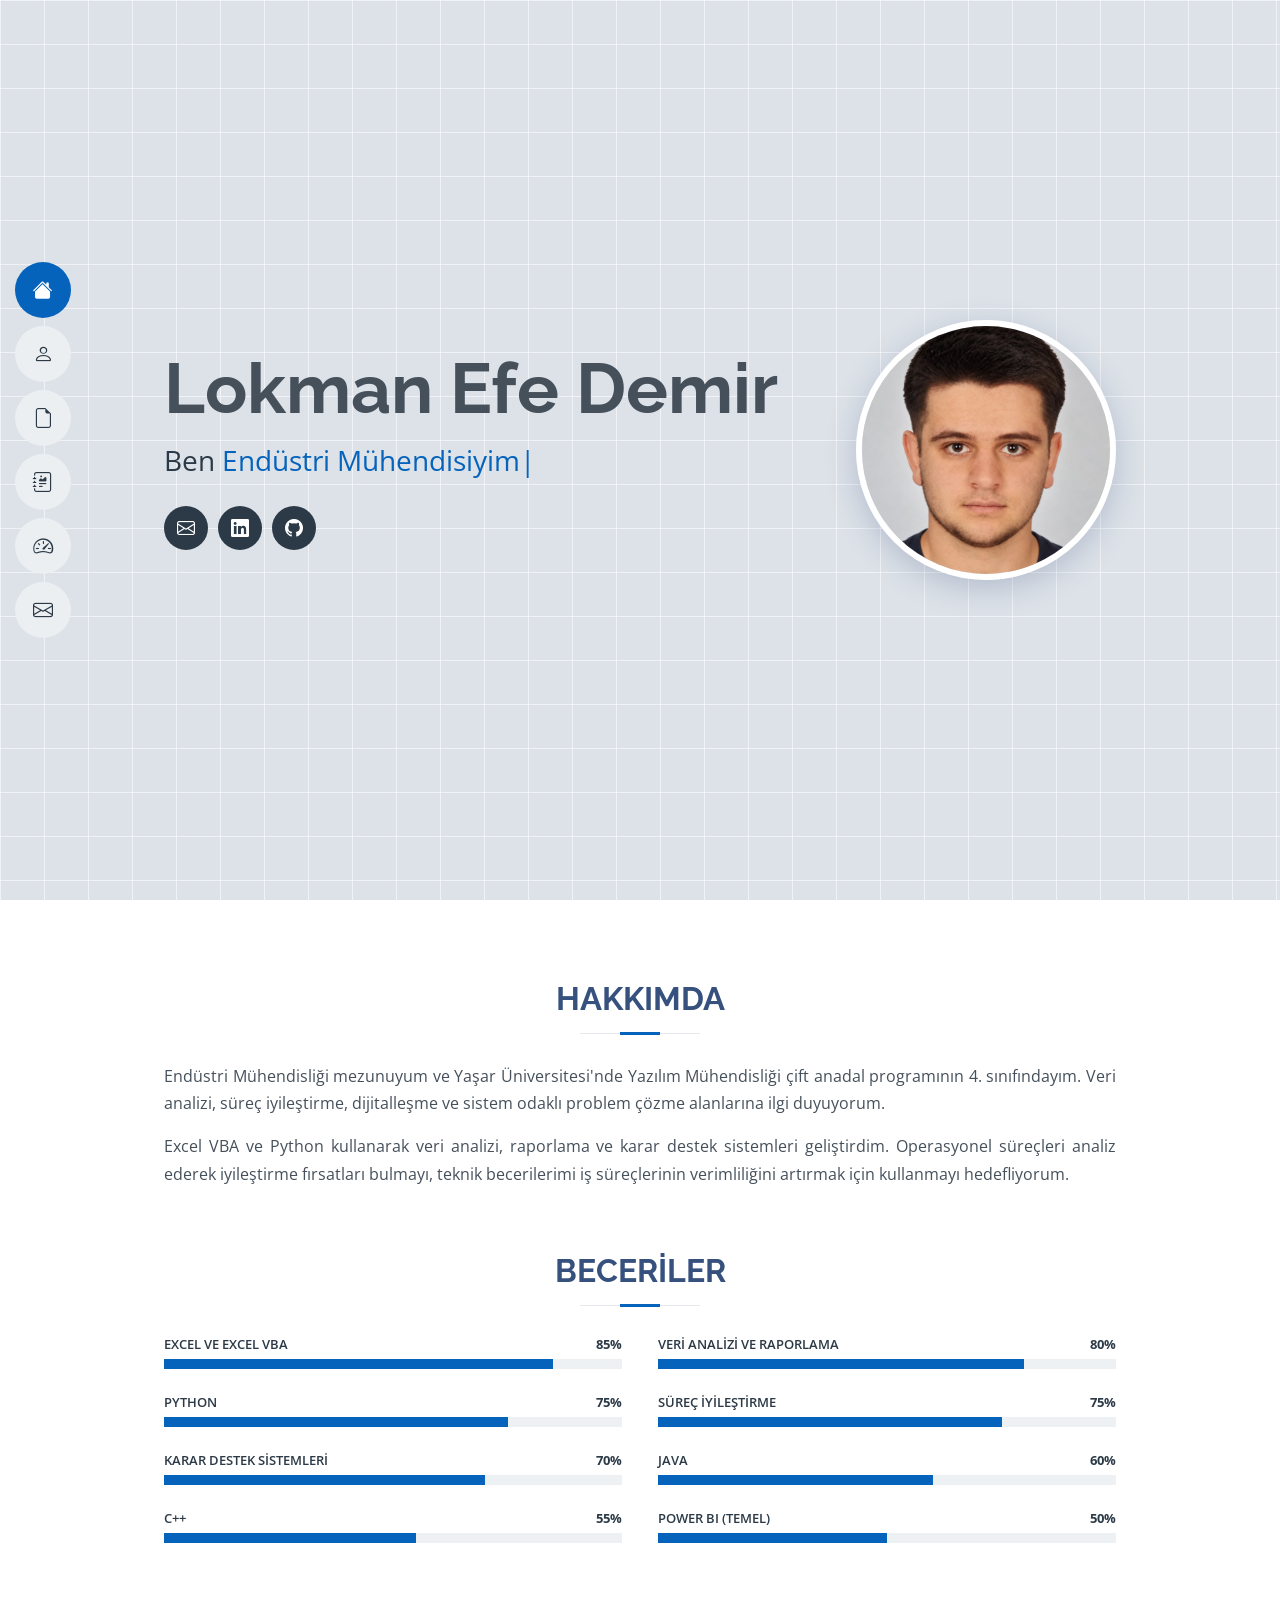
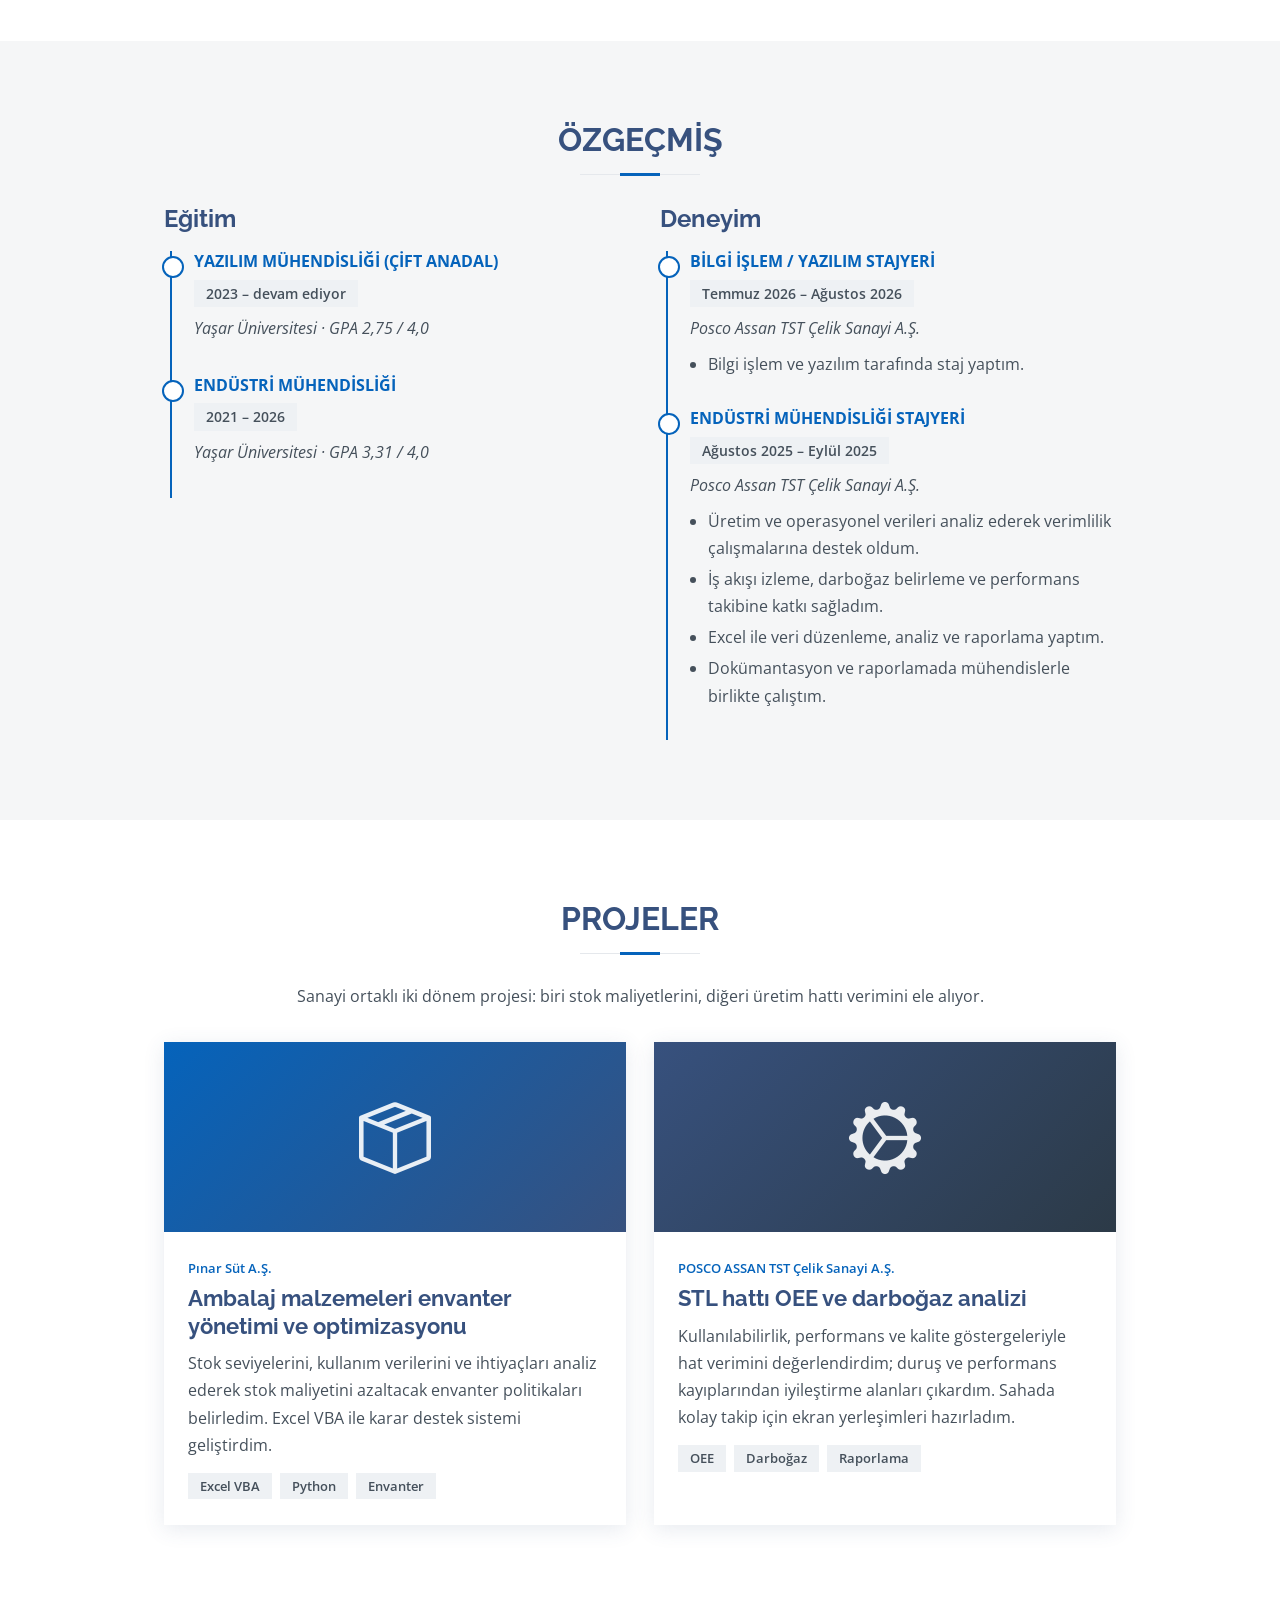
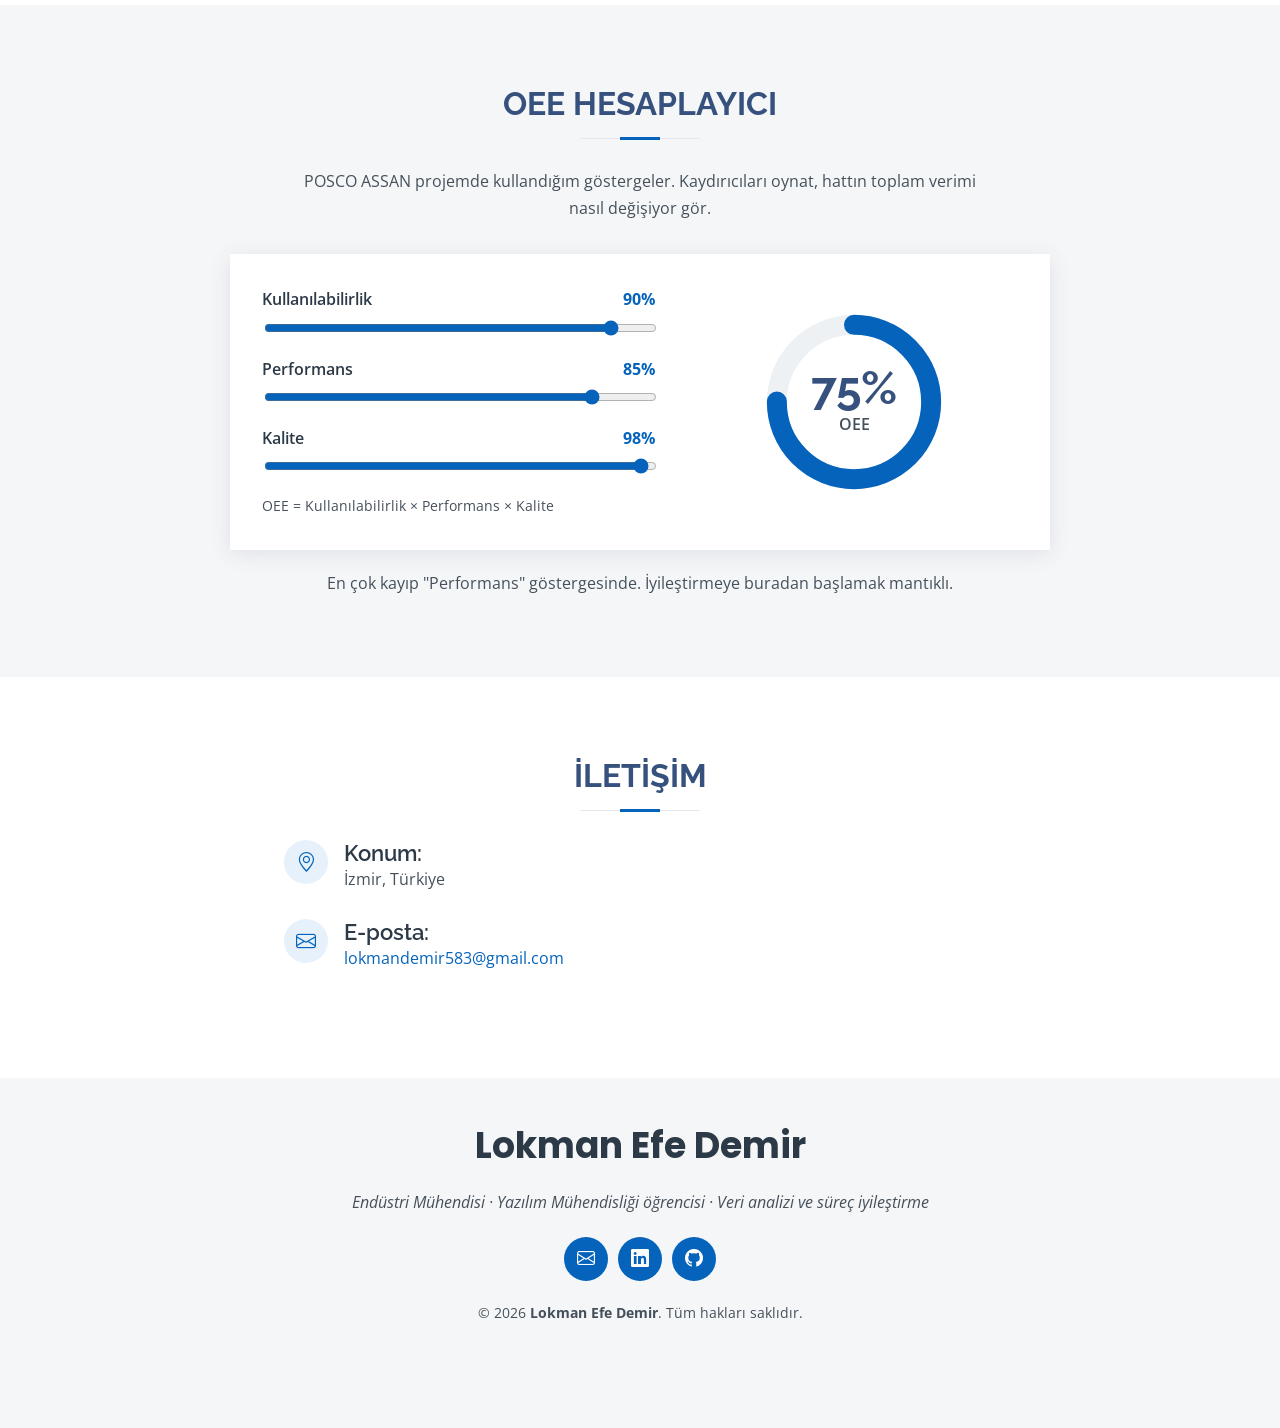
==== index.html @ 074f61c3 "Add files via upload" ====
<!DOCTYPE html>
<html lang="tr">
<head>
<meta charset="utf-8">
<meta name="viewport" content="width=device-width, initial-scale=1">
<title>Lokman Efe Demir | Endüstri Mühendisi</title>
<meta name="description" content="Lokman Efe Demir: Endüstri Mühendisi, Yazılım Mühendisliği öğrencisi. Veri analizi, süreç iyileştirme ve karar destek sistemleri.">
<link href="https://fonts.googleapis.com/css2?family=Open+Sans:wght@400;600&family=Poppins:wght@600;700&family=Raleway:wght@600;700&display=swap" rel="stylesheet">
<link href="https://cdn.jsdelivr.net/npm/bootstrap-icons@1.11.3/font/bootstrap-icons.css" rel="stylesheet">
<link rel="stylesheet" href="style.css">
</head>
<body>

<nav class="side" aria-label="Bölümler">
  <a href="#hero" class="active" title="Ana sayfa"><i class="bi bi-house-fill"></i></a>
  <a href="#hakkimda" title="Hakkımda"><i class="bi bi-person"></i></a>
  <a href="#ozgecmis" title="Özgeçmiş"><i class="bi bi-file-earmark"></i></a>
  <a href="#projeler" title="Projeler"><i class="bi bi-journal-richtext"></i></a>
  <a href="#oee" title="OEE aracı"><i class="bi bi-speedometer2"></i></a>
  <a href="#iletisim" title="İletişim"><i class="bi bi-envelope"></i></a>
</nav>

<section id="hero" class="hero">
  <div class="inner">
    <div class="hero-text">
    <h1>Lokman Efe Demir</h1>
    <p class="typed">Ben <span id="typed"></span><span class="cursor">|</span></p>
    <div class="social">
      <a href="mailto:lokmandemir583@gmail.com" aria-label="E-posta"><i class="bi bi-envelope"></i></a>
      <a href="https://www.linkedin.com/in/lokman-efe-demir-9b0968258/" target="_blank" rel="noopener" aria-label="LinkedIn"><i class="bi bi-linkedin"></i></a>
      <a href="https://github.com/lokmandemir583-collab" target="_blank" rel="noopener" aria-label="GitHub"><i class="bi bi-github"></i></a>
    </div>
    </div>
    <img class="hero-photo" src="foto.jpg" alt="Lokman Efe Demir" width="260" height="260">
  </div>
</section>

<section id="hakkimda" class="sec">
  <div class="inner">
    <h2 class="title">Hakkımda</h2>
    <p class="just">Endüstri Mühendisliği mezunuyum ve Yaşar Üniversitesi'nde Yazılım Mühendisliği çift anadal programının 4. sınıfındayım. Veri analizi, süreç iyileştirme, dijitalleşme ve sistem odaklı problem çözme alanlarına ilgi duyuyorum.</p>
    <p class="just">Excel VBA ve Python kullanarak veri analizi, raporlama ve karar destek sistemleri geliştirdim. Operasyonel süreçleri analiz ederek iyileştirme fırsatları bulmayı, teknik becerilerimi iş süreçlerinin verimliliğini artırmak için kullanmayı hedefliyorum.</p>

    <h2 class="title" id="beceriler">Beceriler</h2>
    <div class="skills">
      <div class="skill"><div class="sk-h"><span>Excel ve Excel VBA</span><b>85%</b></div><div class="bar"><i style="--w:85%"></i></div></div>
      <div class="skill"><div class="sk-h"><span>Veri analizi ve raporlama</span><b>80%</b></div><div class="bar"><i style="--w:80%"></i></div></div>
      <div class="skill"><div class="sk-h"><span>Python</span><b>75%</b></div><div class="bar"><i style="--w:75%"></i></div></div>
      <div class="skill"><div class="sk-h"><span>Süreç iyileştirme</span><b>75%</b></div><div class="bar"><i style="--w:75%"></i></div></div>
      <div class="skill"><div class="sk-h"><span>Karar destek sistemleri</span><b>70%</b></div><div class="bar"><i style="--w:70%"></i></div></div>
      <div class="skill"><div class="sk-h"><span>Java</span><b>60%</b></div><div class="bar"><i style="--w:60%"></i></div></div>
      <div class="skill"><div class="sk-h"><span>C++</span><b>55%</b></div><div class="bar"><i style="--w:55%"></i></div></div>
      <div class="skill"><div class="sk-h"><span>Power BI (temel)</span><b>50%</b></div><div class="bar"><i style="--w:50%"></i></div></div>
    </div>
  </div>
</section>

<section id="ozgecmis" class="sec alt">
  <div class="inner">
    <h2 class="title">Özgeçmiş</h2>
    <div class="two">
      <div>
        <h3 class="sub">Eğitim</h3>
        <div class="tl">
          <div class="tl-i"><h4>Yazılım Mühendisliği (Çift Anadal)</h4><span class="date">2023 – devam ediyor</span><em>Yaşar Üniversitesi · GPA 2,75 / 4,0</em></div>
          <div class="tl-i"><h4>Endüstri Mühendisliği</h4><span class="date">2021 – 2026</span><em>Yaşar Üniversitesi · GPA 3,31 / 4,0</em></div>
        </div>
      </div>
      <div>
        <h3 class="sub">Deneyim</h3>
        <div class="tl">
          <div class="tl-i"><h4>Bilgi İşlem / Yazılım Stajyeri</h4><span class="date">Temmuz 2026 – Ağustos 2026</span><em>Posco Assan TST Çelik Sanayi A.Ş.</em>
            <ul><li>Bilgi işlem ve yazılım tarafında staj yaptım.</li></ul>
          </div>
          <div class="tl-i"><h4>Endüstri Mühendisliği Stajyeri</h4><span class="date">Ağustos 2025 – Eylül 2025</span><em>Posco Assan TST Çelik Sanayi A.Ş.</em>
            <ul><li>Üretim ve operasyonel verileri analiz ederek verimlilik çalışmalarına destek oldum.</li><li>İş akışı izleme, darboğaz belirleme ve performans takibine katkı sağladım.</li><li>Excel ile veri düzenleme, analiz ve raporlama yaptım.</li><li>Dokümantasyon ve raporlamada mühendislerle birlikte çalıştım.</li></ul>
          </div>
        </div>
      </div>
    </div>
  </div>
</section>

<section id="projeler" class="sec">
  <div class="inner">
    <h2 class="title">Projeler</h2>
    <p class="center">Sanayi ortaklı iki dönem projesi: biri stok maliyetlerini, diğeri üretim hattı verimini ele alıyor.</p>
    <div class="cards">
      <article class="card">
        <div class="thumb t1"><i class="bi bi-box-seam"></i></div>
        <div class="body">
          <small>Pınar Süt A.Ş.</small>
          <h3>Ambalaj malzemeleri envanter yönetimi ve optimizasyonu</h3>
          <p>Stok seviyelerini, kullanım verilerini ve ihtiyaçları analiz ederek stok maliyetini azaltacak envanter politikaları belirledim. Excel VBA ile karar destek sistemi geliştirdim.</p>
          <div class="tags"><span>Excel VBA</span><span>Python</span><span>Envanter</span></div>
        </div>
      </article>
      <article class="card">
        <div class="thumb t2"><i class="bi bi-gear-wide-connected"></i></div>
        <div class="body">
          <small>POSCO ASSAN TST Çelik Sanayi A.Ş.</small>
          <h3>STL hattı OEE ve darboğaz analizi</h3>
          <p>Kullanılabilirlik, performans ve kalite göstergeleriyle hat verimini değerlendirdim; duruş ve performans kayıplarından iyileştirme alanları çıkardım. Sahada kolay takip için ekran yerleşimleri hazırladım.</p>
          <div class="tags"><span>OEE</span><span>Darboğaz</span><span>Raporlama</span></div>
        </div>
      </article>
    </div>
  </div>
</section>

<section id="oee" class="sec alt">
  <div class="inner">
    <h2 class="title">OEE Hesaplayıcı</h2>
    <p class="center">POSCO ASSAN projemde kullandığım göstergeler. Kaydırıcıları oynat, hattın toplam verimi nasıl değişiyor gör.</p>
    <div class="calc">
      <div class="sliders">
        <label>Kullanılabilirlik <output id="oa">90%</output><input id="ia" type="range" min="0" max="100" value="90"></label>
        <label>Performans <output id="op">85%</output><input id="ip" type="range" min="0" max="100" value="85"></label>
        <label>Kalite <output id="oq">98%</output><input id="iq" type="range" min="0" max="100" value="98"></label>
        <p class="hint">OEE = Kullanılabilirlik × Performans × Kalite</p>
      </div>
      <div class="gauge" role="img" aria-label="OEE sonucu">
        <svg viewBox="0 0 140 140" width="200" height="200"><circle cx="70" cy="70" r="54" class="g-bg"/><circle id="ring" cx="70" cy="70" r="54" class="g-fg" transform="rotate(-90 70 70)"/></svg>
        <div class="g-val"><strong id="oee-val">75%</strong><span>OEE</span></div>
      </div>
    </div>
    <p class="center" id="oee-note"></p>
  </div>
</section>

<section id="iletisim" class="sec">
  <div class="inner narrow">
    <h2 class="title">İletişim</h2>
    <div class="ct"><i class="bi bi-geo-alt"></i><div><h4>Konum:</h4><p>İzmir, Türkiye</p></div></div>
    <div class="ct"><i class="bi bi-envelope"></i><div><h4>E-posta:</h4><p><a href="mailto:lokmandemir583@gmail.com">lokmandemir583@gmail.com</a></p></div></div>
  </div>
</section>

<footer>
  <h2>Lokman Efe Demir</h2>
  <p><em>Endüstri Mühendisi · Yazılım Mühendisliği öğrencisi · Veri analizi ve süreç iyileştirme</em></p>
  <div class="social f">
    <a href="mailto:lokmandemir583@gmail.com" aria-label="E-posta"><i class="bi bi-envelope"></i></a>
    <a href="https://www.linkedin.com/in/lokman-efe-demir-9b0968258/" target="_blank" rel="noopener" aria-label="LinkedIn"><i class="bi bi-linkedin"></i></a>
    <a href="https://github.com/lokmandemir583-collab" target="_blank" rel="noopener" aria-label="GitHub"><i class="bi bi-github"></i></a>
  </div>
  <p class="copy">© 2026 <b>Lokman Efe Demir</b>. Tüm hakları saklıdır.</p>
</footer>

<a href="#hero" class="up" aria-label="Yukarı çık"><i class="bi bi-arrow-up"></i></a>
<script src="script.js"></script>
</body>
</html>
---- style.css ----
:root{--blue:#0563bb;--ink:#45505b;--head:#37517e;--bg:#fff;--alt:#f5f6f7;--line:#e5e8ec;--chip:#eef1f4}
*{box-sizing:border-box}
html{scroll-behavior:smooth}
body{margin:0;font:400 16px/1.7 "Open Sans",system-ui,sans-serif;color:var(--ink);background:var(--bg)}
a{color:var(--blue);text-decoration:none}
:focus-visible{outline:3px solid var(--blue);outline-offset:3px}
h1,h2,h3,h4{margin:0}
.inner{max-width:1000px;margin:0 auto;padding:0 24px}
.narrow{max-width:760px}

/* Yan menü */
.side{position:fixed;left:15px;top:50%;transform:translateY(-50%);z-index:20;display:flex;flex-direction:column;gap:8px}
.side a{width:56px;height:56px;border-radius:50%;background:#eceff2;color:#2c3a47;display:grid;place-items:center;font-size:20px;transition:.2s}
.side a:hover{background:#d9dfe6}
.side a.active{background:var(--blue);color:#fff}

/* Hero */
.hero{min-height:100vh;display:flex;align-items:center;
  background-color:#dde2e8;
  background-image:linear-gradient(rgba(255,255,255,.55) 1px,transparent 1px),linear-gradient(90deg,rgba(255,255,255,.55) 1px,transparent 1px);
  background-size:44px 44px,44px 44px,auto}
.hero h1{font:700 clamp(40px,7vw,70px)/1.1 Raleway,sans-serif;color:var(--ink)}
.typed{font-size:clamp(20px,3vw,28px);margin:10px 0 22px;color:#2c3a47}
#typed{color:var(--blue)}
.cursor{animation:blink 1s steps(1) infinite;color:var(--blue)}
@keyframes blink{50%{opacity:0}}
.social{display:flex;gap:10px}
.social a{width:44px;height:44px;border-radius:50%;background:#2c3a47;color:#fff;display:grid;place-items:center;font-size:18px;transition:.2s}
.social a:hover{background:var(--blue)}
.social.f a{background:var(--blue)}
.social.f a:hover{background:#2c3a47}

/* Bölümler */
.sec{padding:80px 0}
.sec.alt{background:var(--alt)}
.title{font:700 32px Raleway,sans-serif;color:var(--head);text-transform:uppercase;text-align:center;padding-bottom:18px;margin:0 0 28px;position:relative}
.title::before{content:"";position:absolute;left:calc(50% - 60px);bottom:1px;width:120px;height:1px;background:var(--line)}
.title::after{content:"";position:absolute;left:calc(50% - 20px);bottom:0;width:40px;height:3px;background:var(--blue)}
#beceriler{margin-top:64px}
.center{text-align:center;max-width:700px;margin:0 auto 32px}
.just{text-align:justify}
.sub{font:700 24px Raleway,sans-serif;color:var(--head);margin-bottom:18px}

/* Beceriler */
.skills{display:grid;grid-template-columns:1fr 1fr;gap:6px 36px}
.skill{padding-bottom:18px}
.sk-h{display:flex;justify-content:space-between;font:600 13px "Open Sans";text-transform:uppercase;color:#2c3a47;margin-bottom:6px}
.bar{height:10px;background:var(--chip)}
.bar i{display:block;height:100%;width:0;background:var(--blue);transition:width 1.1s ease}
.skills.go .bar i{width:var(--w)}

/* Özgeçmiş */
.two{display:grid;grid-template-columns:1fr 1fr;gap:40px}
.tl{border-left:2px solid var(--blue);padding-left:22px;margin-left:6px}
.tl-i{position:relative;padding-bottom:26px}
.tl-i::before{content:"";position:absolute;left:-32px;top:5px;width:18px;height:18px;border-radius:50%;background:#fff;border:2px solid var(--blue)}
.tl-i h4{font:700 16px "Open Sans";text-transform:uppercase;color:var(--blue);line-height:1.3}
.date{display:inline-block;background:var(--chip);padding:2px 12px;margin:8px 0;font-weight:600;font-size:14px}
.tl-i em{display:block;margin-bottom:6px}
.tl-i ul{margin:8px 0 0;padding-left:18px}
.tl-i li{margin-bottom:4px}

/* Projeler */
.cards{display:grid;grid-template-columns:1fr 1fr;gap:28px}
.card{background:#fff;box-shadow:0 4px 20px rgba(55,81,126,.12);display:flex;flex-direction:column}
.thumb{height:190px;display:grid;place-items:center;font-size:72px;color:rgba(255,255,255,.9)}
.t1{background:linear-gradient(135deg,#0563bb,#37517e)}
.t2{background:linear-gradient(135deg,#37517e,#2c3a47)}
.card .body{padding:22px 24px 26px}
.card small{color:var(--blue);font-weight:600}
.card h3{font:700 22px/1.25 Raleway,sans-serif;color:var(--head);margin:4px 0 10px}
.card p{margin:0 0 14px}
.tags{display:flex;gap:8px;flex-wrap:wrap}
.tags span{background:var(--chip);padding:2px 12px;font-size:13px;font-weight:600}

/* OEE */
.calc{display:grid;grid-template-columns:1.2fr 1fr;gap:36px;align-items:center;background:#fff;padding:32px;box-shadow:0 4px 20px rgba(55,81,126,.12);max-width:820px;margin:0 auto}
.sliders label{display:grid;grid-template-columns:1fr auto;gap:4px 12px;font-weight:600;margin-bottom:18px;color:#2c3a47}
.sliders input{grid-column:1/-1;width:100%;accent-color:var(--blue)}
.sliders output{color:var(--blue);font-weight:700}
.hint{margin:0;font-size:14px}
.gauge{position:relative;width:200px;height:200px;margin:0 auto}
.g-bg,.g-fg{fill:none;stroke-width:14}
.g-bg{stroke:var(--chip)}
.g-fg{stroke:var(--blue);stroke-linecap:round;stroke-dasharray:339.29;stroke-dashoffset:339.29;transition:stroke-dashoffset .5s ease}
.g-val{position:absolute;inset:0;display:grid;place-content:center;text-align:center}
.g-val strong{font:700 46px Raleway,sans-serif;color:var(--head);line-height:1}
.g-val span{font-weight:600}
#oee-note{margin:20px auto 0}

/* İletişim */
.ct{display:flex;gap:16px;align-items:flex-start;margin-bottom:26px}
.ct>i{width:44px;height:44px;border-radius:50%;background:#e7f1fb;color:var(--blue);display:grid;place-items:center;font-size:20px;flex:none}
.ct h4{font:600 22px Raleway,sans-serif;color:#2c3a47}
.ct p{margin:0}

/* Alt bilgi */
footer{background:var(--alt);text-align:center;padding:40px 24px 90px}
footer h2{font:700 36px Poppins,sans-serif;color:#2c3a47}
footer .social{justify-content:center;margin:20px 0}
.copy{font-size:14px}
.up{position:fixed;right:20px;bottom:20px;width:42px;height:42px;border-radius:50%;background:var(--blue);color:#fff;display:grid;place-items:center;font-size:20px;opacity:0;pointer-events:none;transition:.2s;z-index:20}
.up.show{opacity:1;pointer-events:auto}
.up:hover{color:#fff;background:#37517e}

@media (max-width:820px){
  .side{left:0;right:0;top:auto;bottom:0;transform:none;flex-direction:row;justify-content:center;background:#fff;padding:8px;box-shadow:0 -2px 12px rgba(0,0,0,.1)}
  .side a{width:44px;height:44px;font-size:18px}
  .skills,.two,.cards,.calc{grid-template-columns:1fr}
  .calc{padding:22px}
  .up{bottom:76px}
  footer{padding-bottom:100px}
}
@media (prefers-reduced-motion:reduce){html{scroll-behavior:auto}.bar i,.g-fg,.cursor{transition:none;animation:none}}

.hero .inner{display:flex;align-items:center;justify-content:space-between;gap:40px;width:100%}
.hero-photo{width:260px;height:260px;flex:none;border-radius:50%;object-fit:cover;object-position:center 20%;border:6px solid #fff;box-shadow:0 8px 30px rgba(55,81,126,.25)}
@media (max-width:820px){.hero .inner{flex-direction:column-reverse;align-items:flex-start;gap:24px;padding-top:24px}.hero-photo{width:170px;height:170px}}
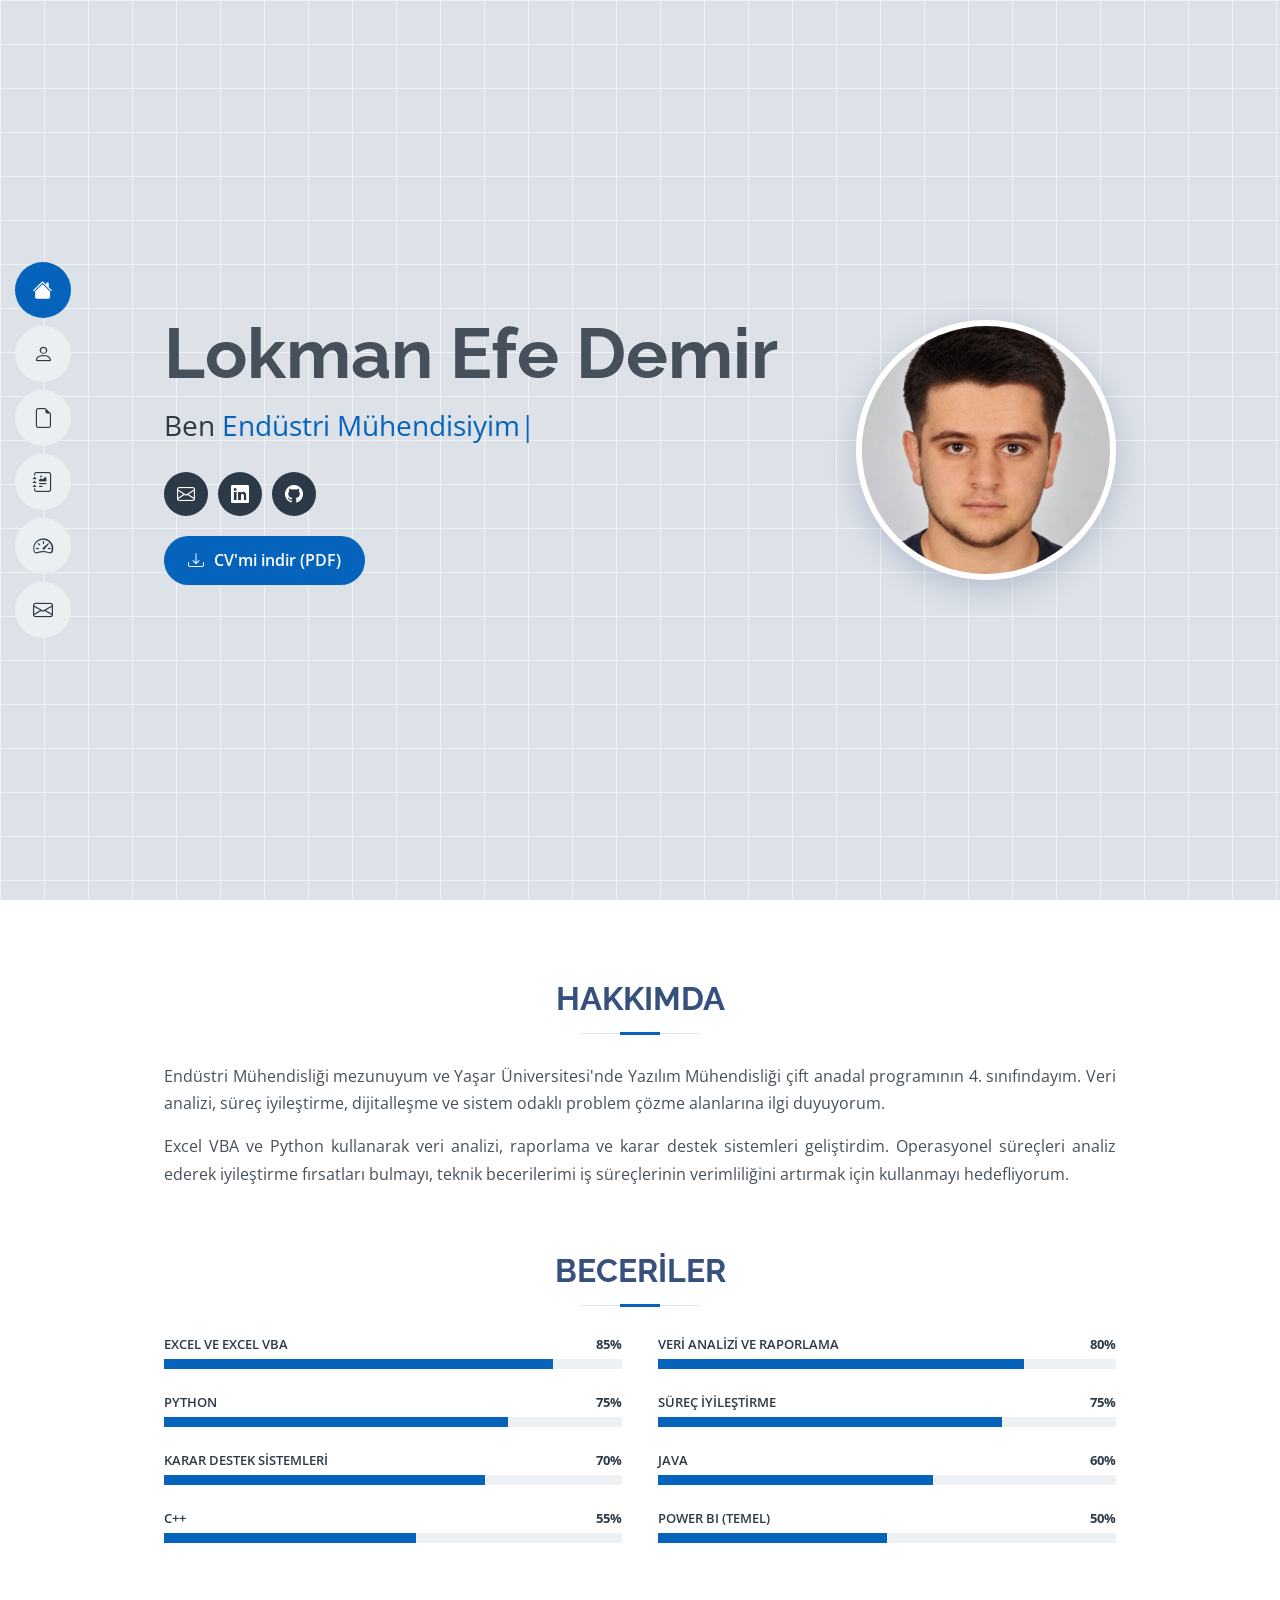
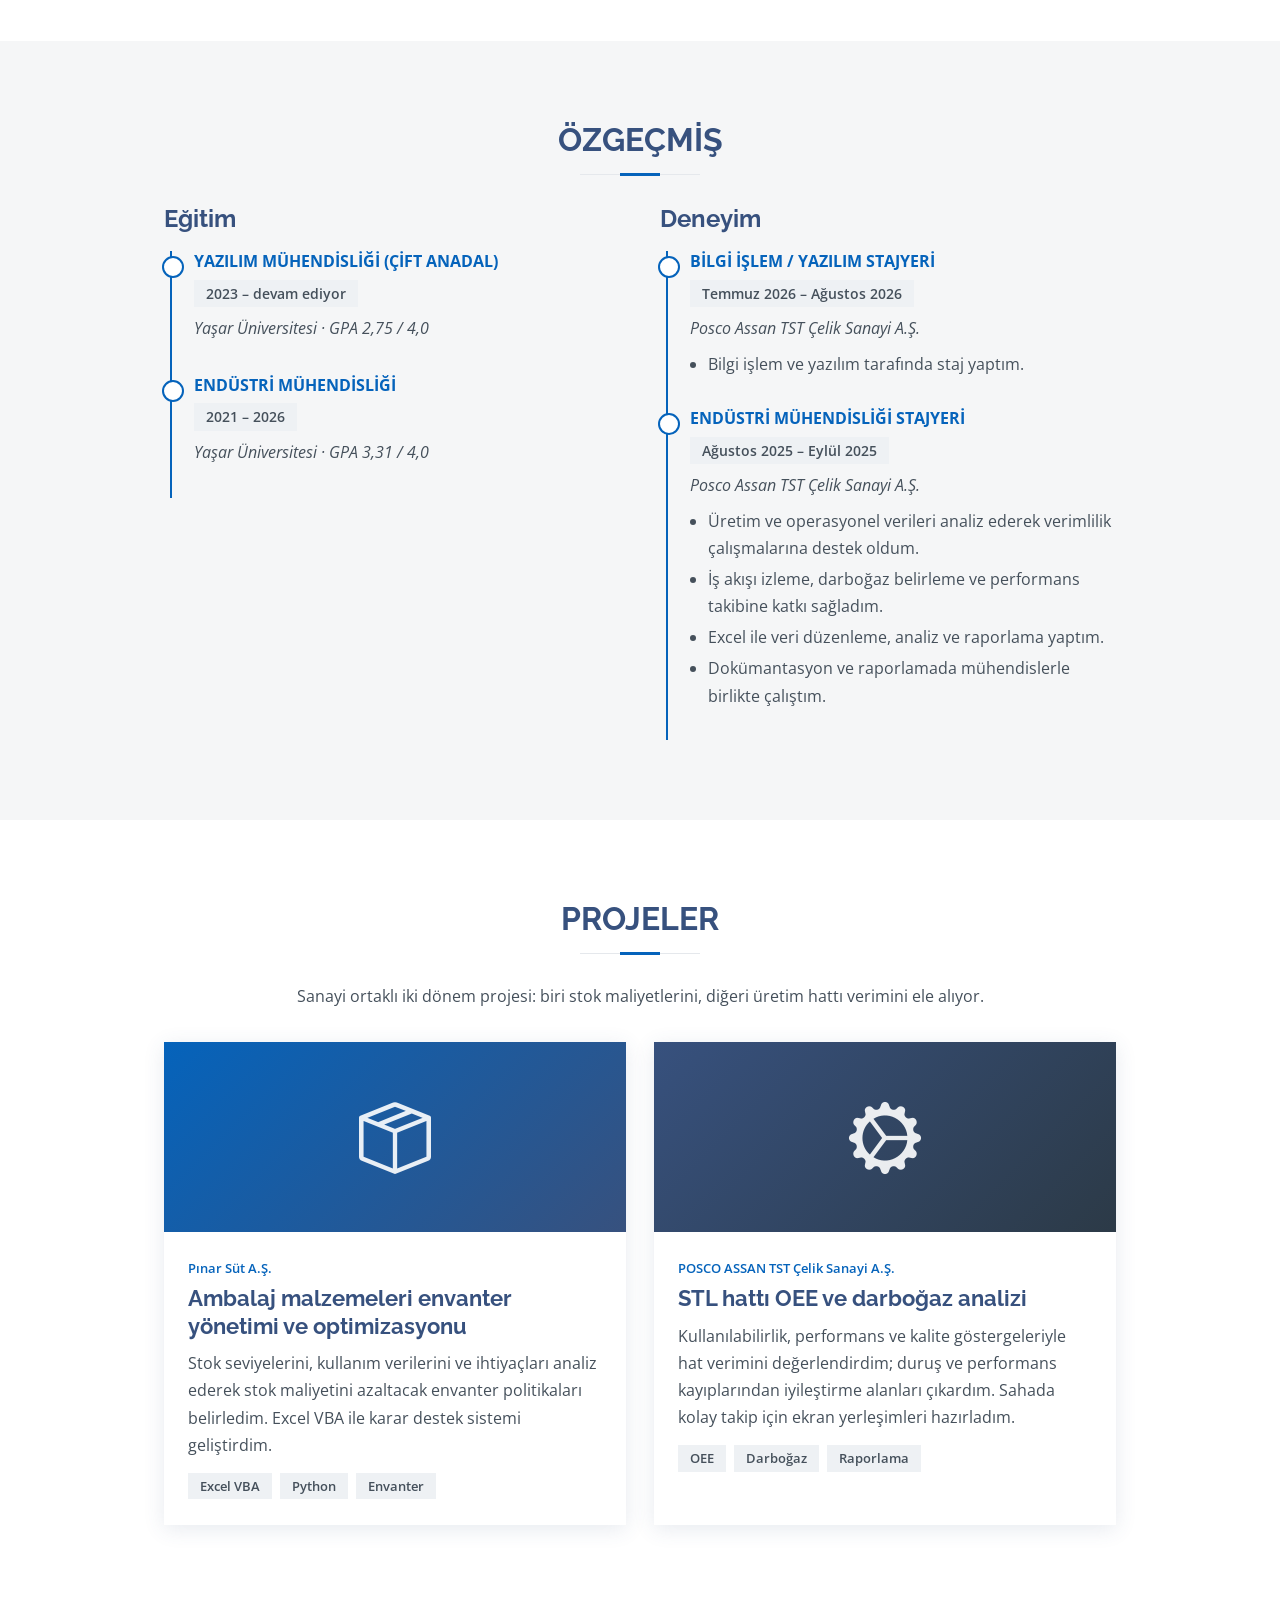
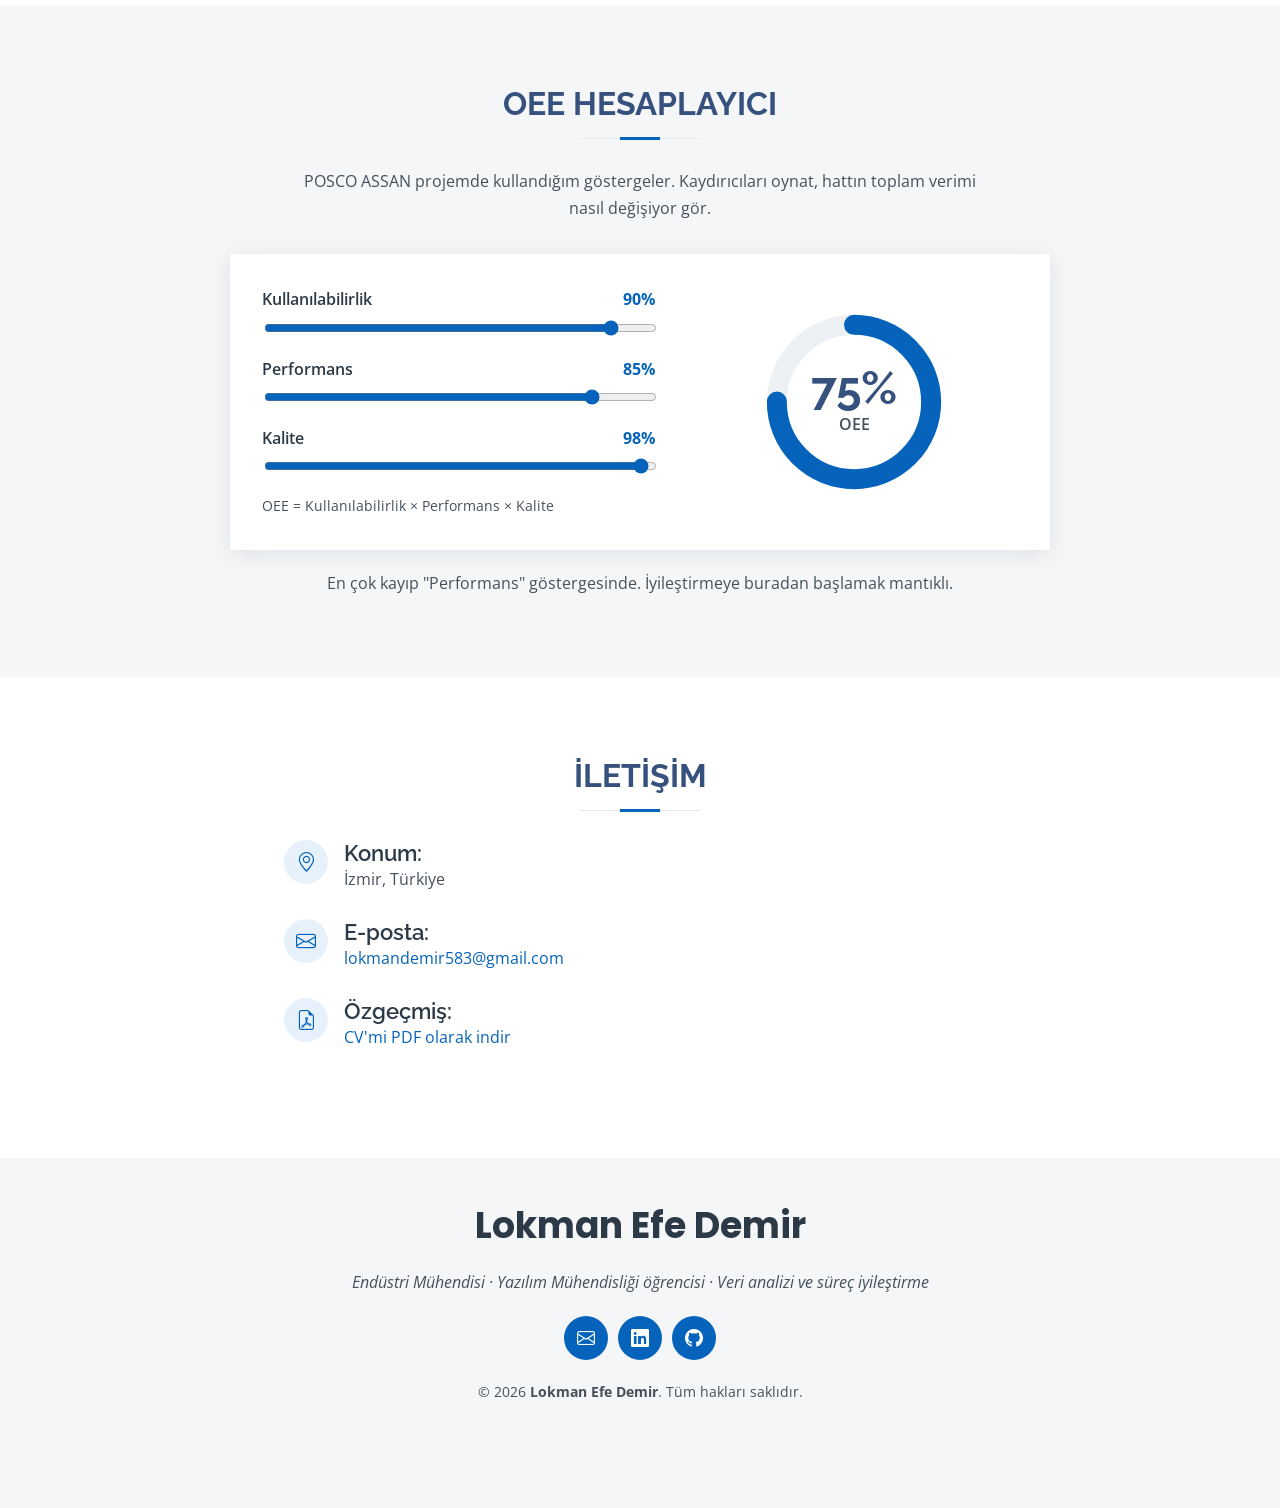
==== commit 029f9c5c: "Add files via upload" ====
--- a/index.html
+++ b/index.html
@@ -30,6 +30,7 @@
       <a href="https://www.linkedin.com/in/lokman-efe-demir-9b0968258/" target="_blank" rel="noopener" aria-label="LinkedIn"><i class="bi bi-linkedin"></i></a>
       <a href="https://github.com/lokmandemir583-collab" target="_blank" rel="noopener" aria-label="GitHub"><i class="bi bi-github"></i></a>
     </div>
+    <a class="cv-btn" href="Lokman_Efe_Demir_CV.pdf" download><i class="bi bi-download"></i> CV'mi indir (PDF)</a>
     </div>
     <img class="hero-photo" src="foto.jpg" alt="Lokman Efe Demir" width="260" height="260">
   </div>
@@ -133,6 +134,7 @@
     <h2 class="title">İletişim</h2>
     <div class="ct"><i class="bi bi-geo-alt"></i><div><h4>Konum:</h4><p>İzmir, Türkiye</p></div></div>
     <div class="ct"><i class="bi bi-envelope"></i><div><h4>E-posta:</h4><p><a href="mailto:lokmandemir583@gmail.com">lokmandemir583@gmail.com</a></p></div></div>
+    <div class="ct"><i class="bi bi-file-earmark-pdf"></i><div><h4>Özgeçmiş:</h4><p><a href="Lokman_Efe_Demir_CV.pdf" download>CV'mi PDF olarak indir</a></p></div></div>
   </div>
 </section>
 
--- a/style.css
+++ b/style.css
@@ -116,3 +116,6 @@
 .hero .inner{display:flex;align-items:center;justify-content:space-between;gap:40px;width:100%}
 .hero-photo{width:260px;height:260px;flex:none;border-radius:50%;object-fit:cover;object-position:center 20%;border:6px solid #fff;box-shadow:0 8px 30px rgba(55,81,126,.25)}
 @media (max-width:820px){.hero .inner{flex-direction:column-reverse;align-items:flex-start;gap:24px;padding-top:24px}.hero-photo{width:170px;height:170px}}
+
+.cv-btn{display:inline-flex;align-items:center;gap:10px;margin-top:20px;background:var(--blue);color:#fff;padding:11px 24px;border-radius:999px;font-weight:600;transition:.2s}
+.cv-btn:hover{background:#37517e;color:#fff}
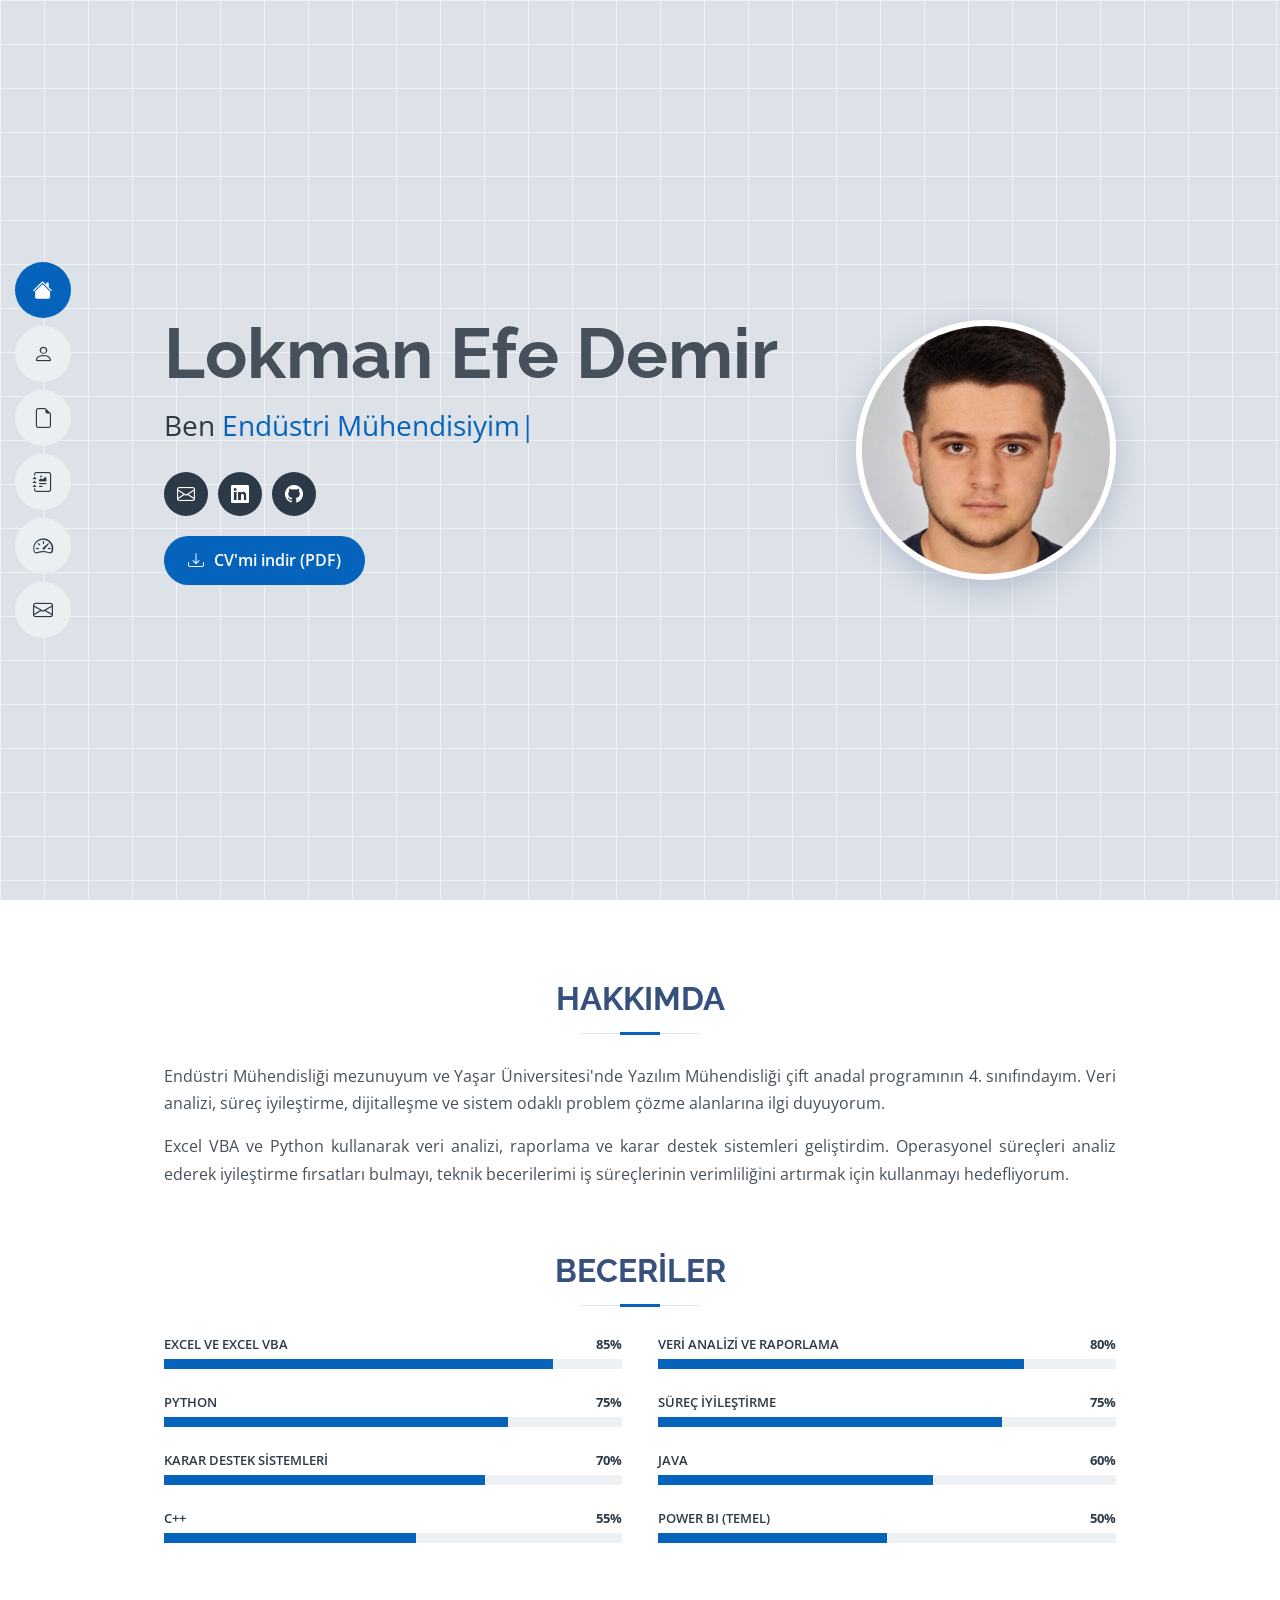
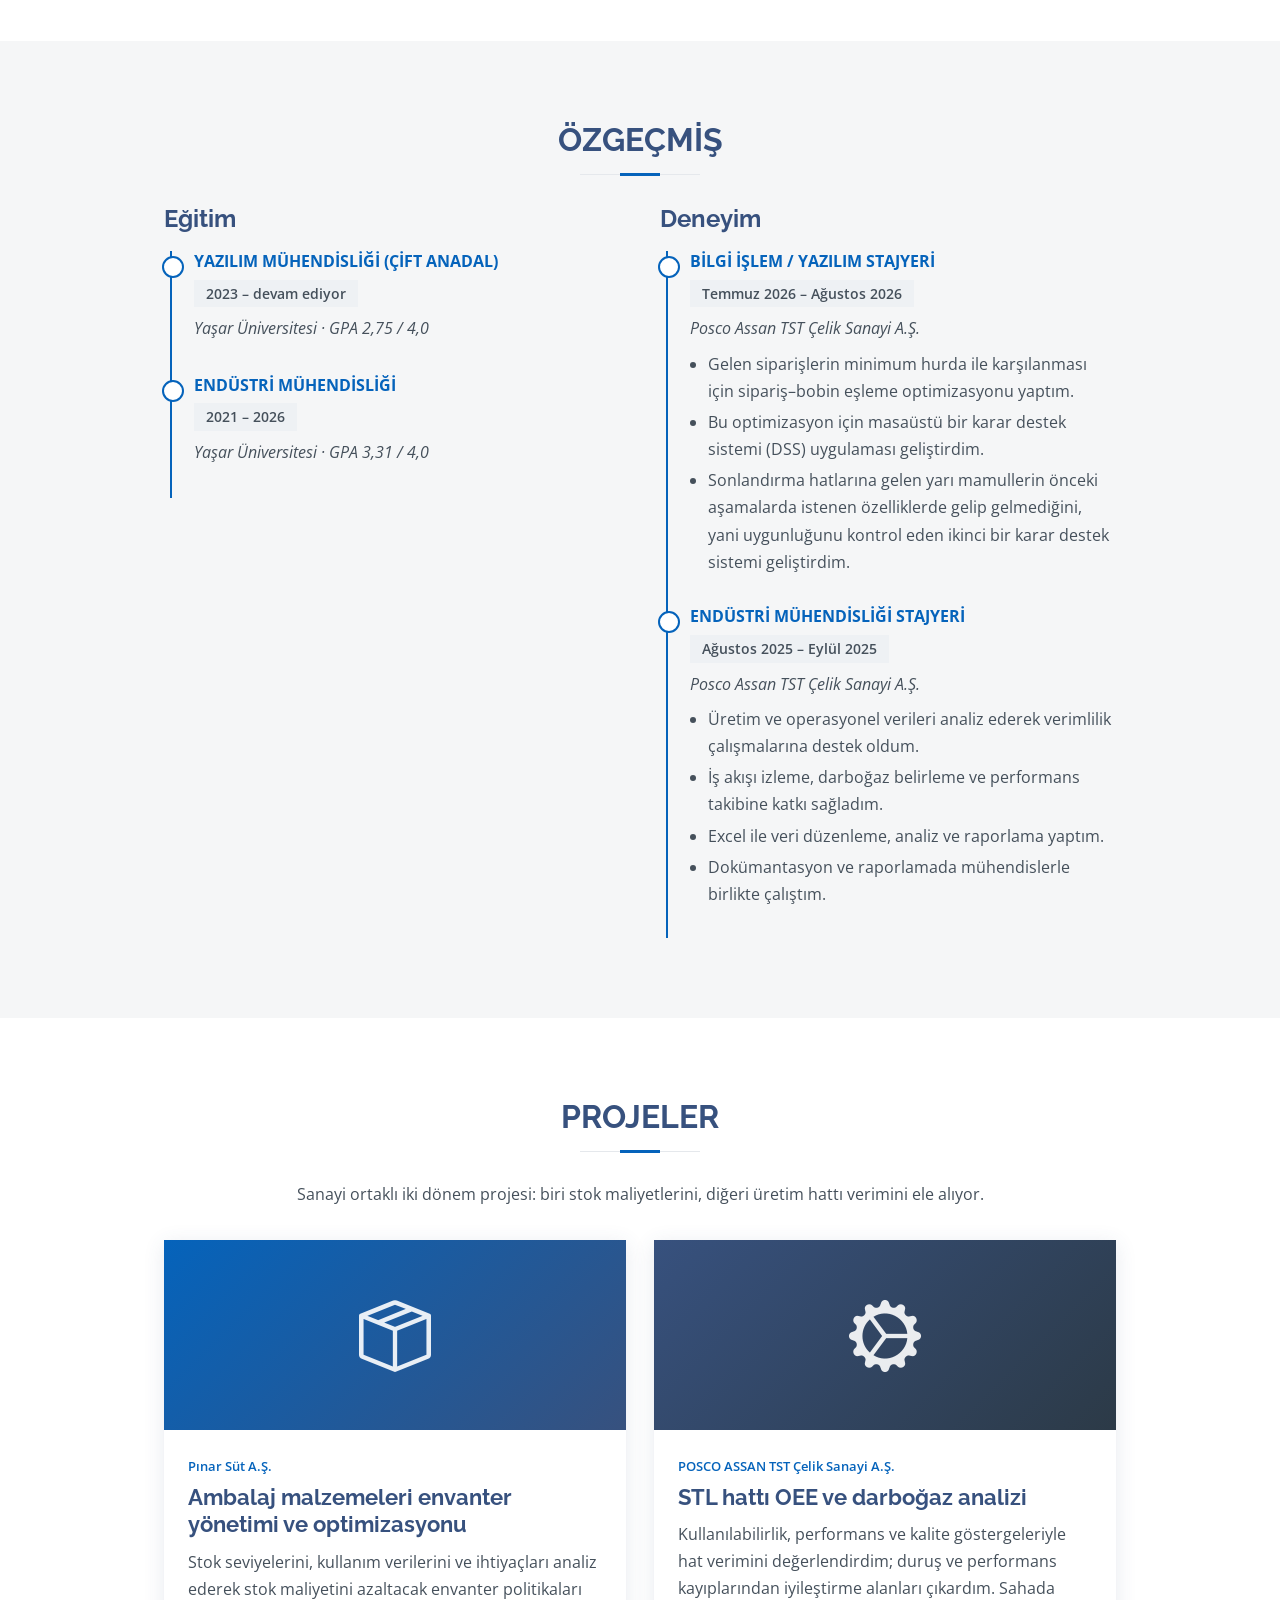
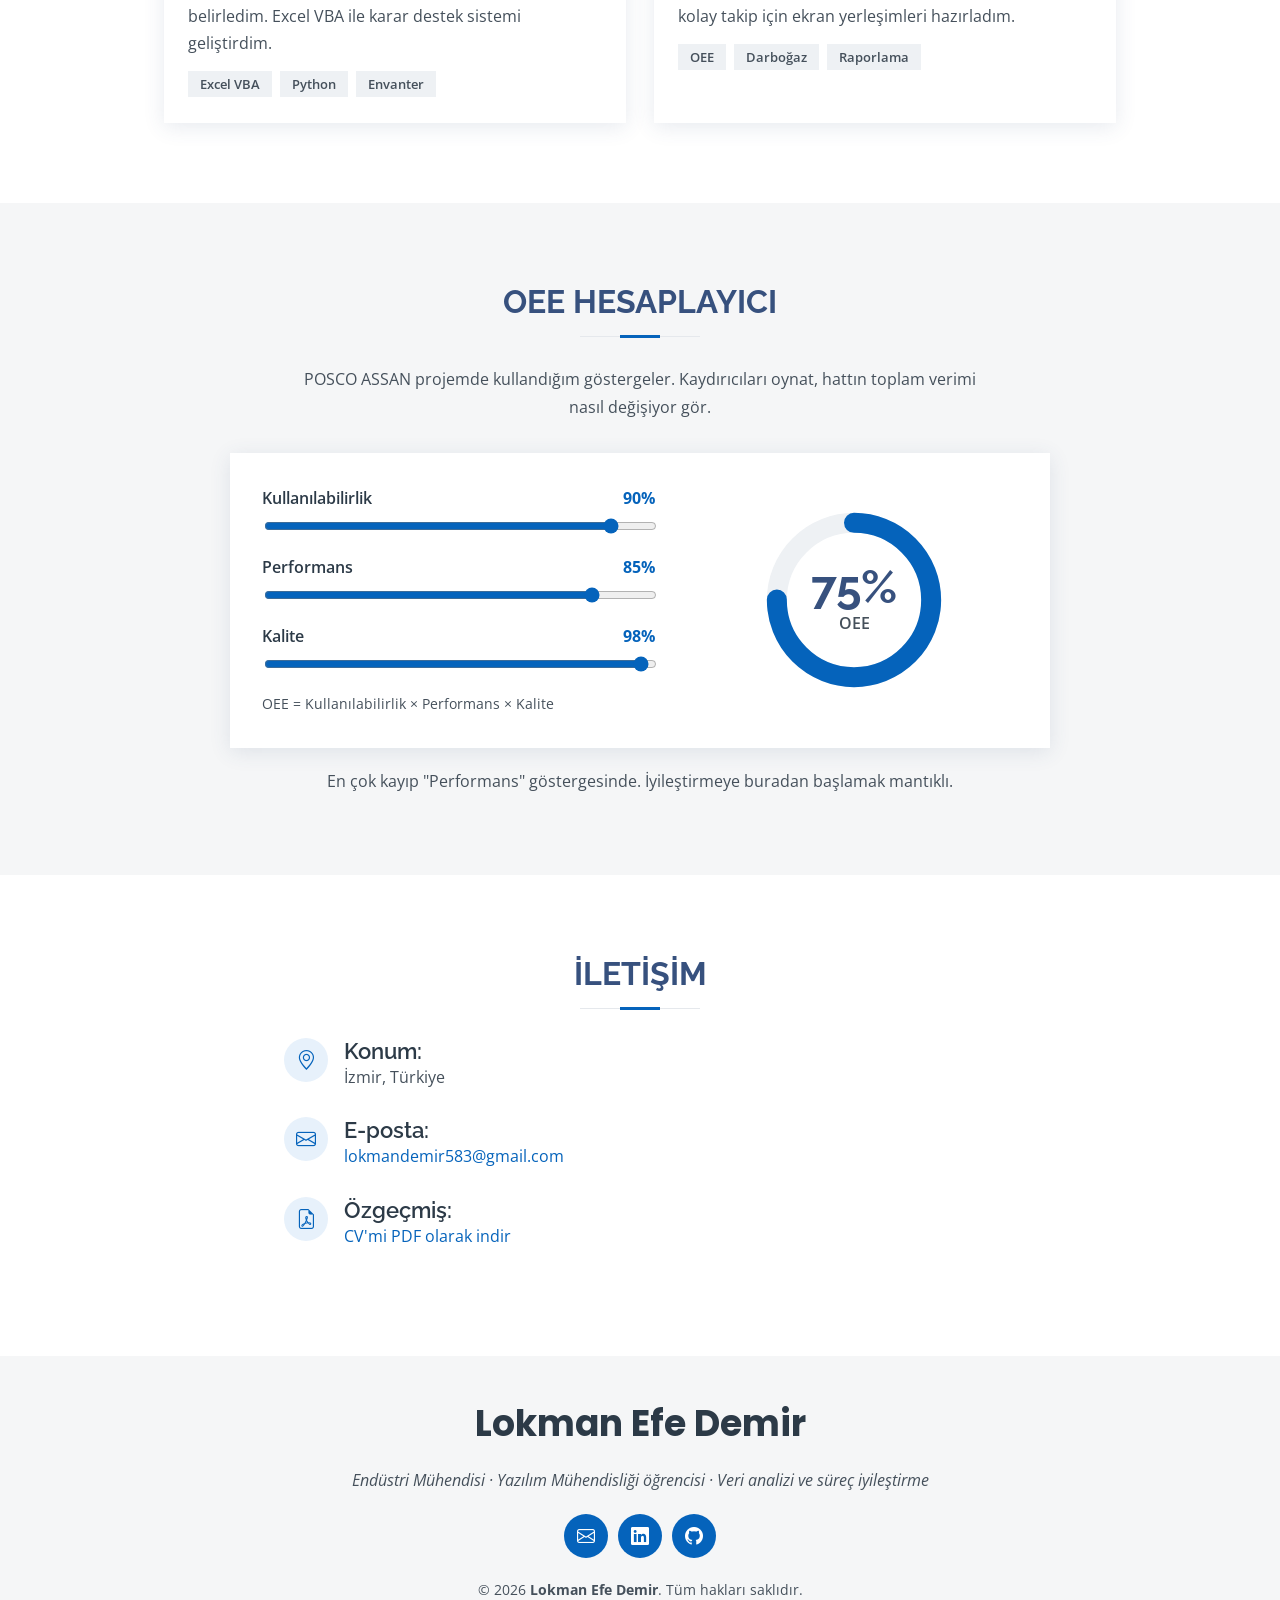
==== commit 397e20c9: "Add files via upload" ====
--- a/index.html
+++ b/index.html
@@ -71,7 +71,11 @@
         <h3 class="sub">Deneyim</h3>
         <div class="tl">
           <div class="tl-i"><h4>Bilgi İşlem / Yazılım Stajyeri</h4><span class="date">Temmuz 2026 – Ağustos 2026</span><em>Posco Assan TST Çelik Sanayi A.Ş.</em>
-            <ul><li>Bilgi işlem ve yazılım tarafında staj yaptım.</li></ul>
+            <ul>
+              <li>Gelen siparişlerin minimum hurda ile karşılanması için sipariş–bobin eşleme optimizasyonu yaptım.</li>
+              <li>Bu optimizasyon için masaüstü bir karar destek sistemi (DSS) uygulaması geliştirdim.</li>
+              <li>Sonlandırma hatlarına gelen yarı mamullerin önceki aşamalarda istenen özelliklerde gelip gelmediğini, yani uygunluğunu kontrol eden ikinci bir karar destek sistemi geliştirdim.</li>
+            </ul>
           </div>
           <div class="tl-i"><h4>Endüstri Mühendisliği Stajyeri</h4><span class="date">Ağustos 2025 – Eylül 2025</span><em>Posco Assan TST Çelik Sanayi A.Ş.</em>
             <ul><li>Üretim ve operasyonel verileri analiz ederek verimlilik çalışmalarına destek oldum.</li><li>İş akışı izleme, darboğaz belirleme ve performans takibine katkı sağladım.</li><li>Excel ile veri düzenleme, analiz ve raporlama yaptım.</li><li>Dokümantasyon ve raporlamada mühendislerle birlikte çalıştım.</li></ul>
